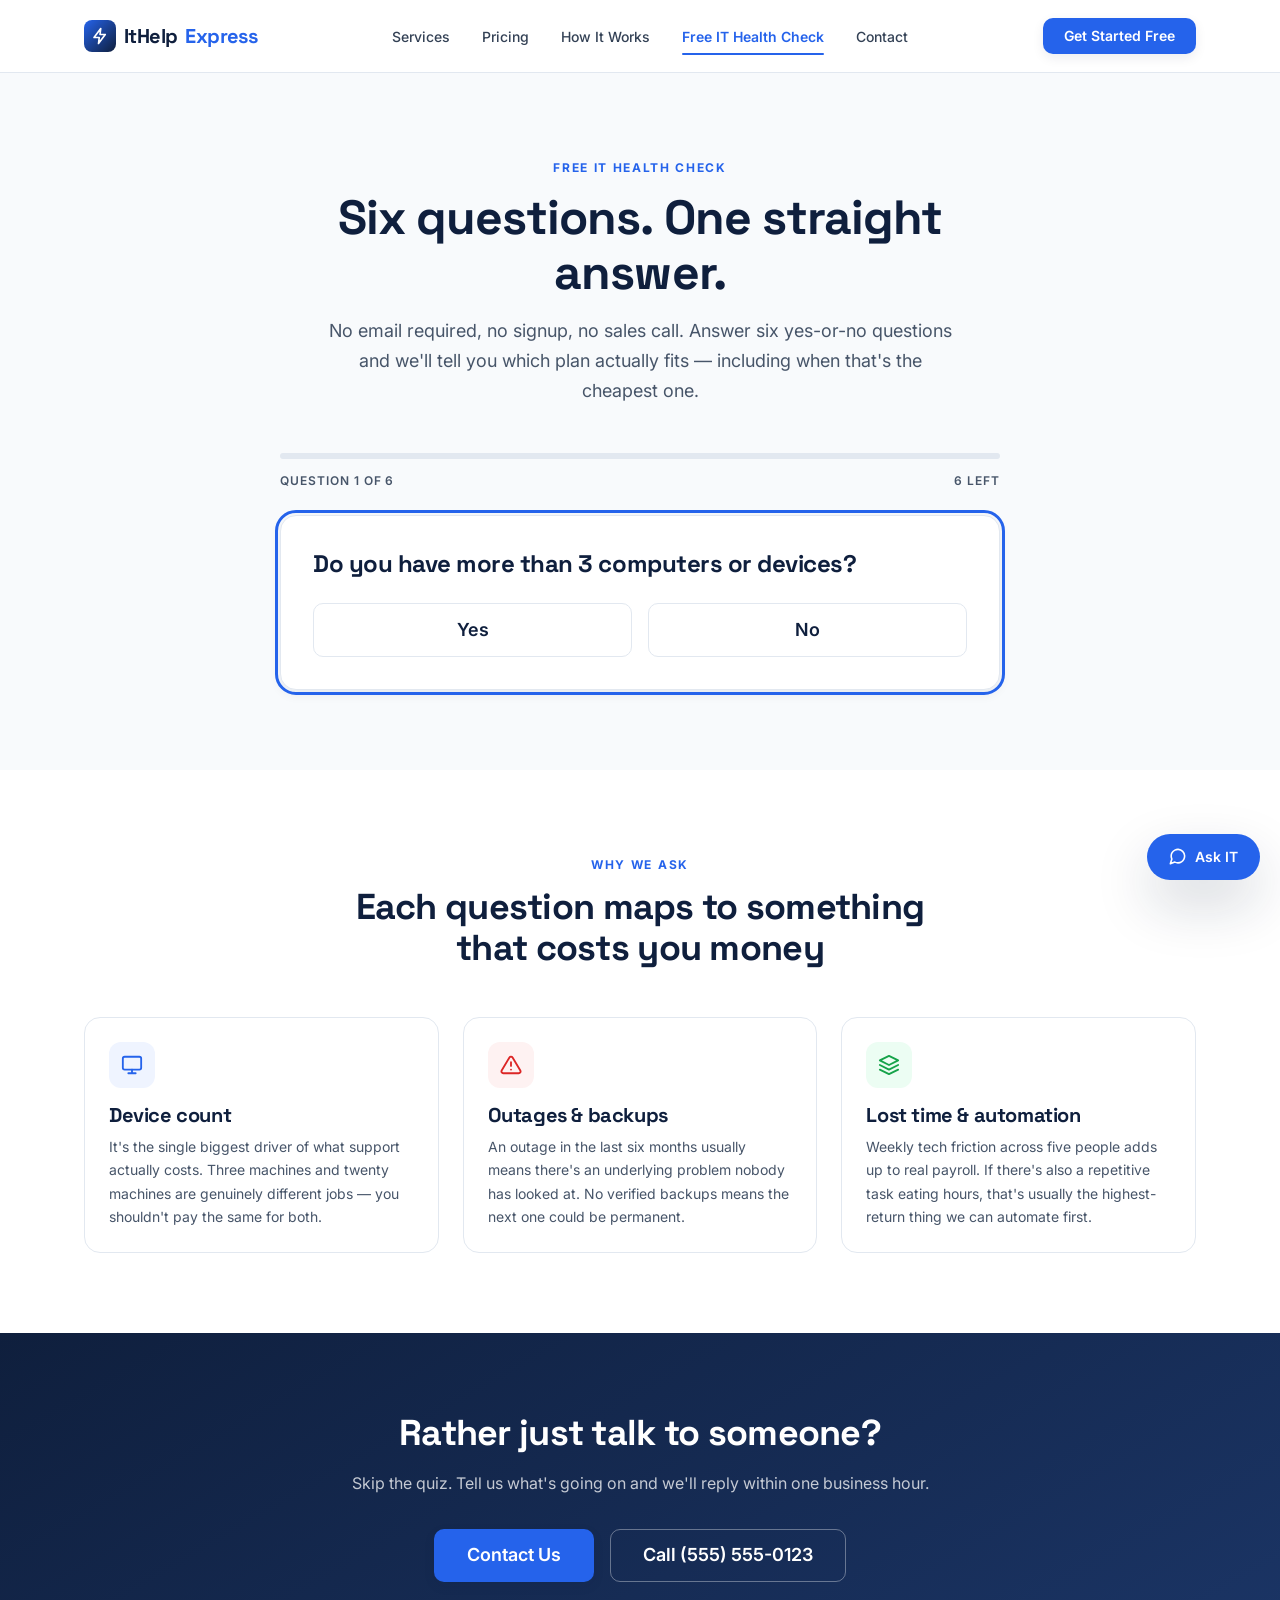
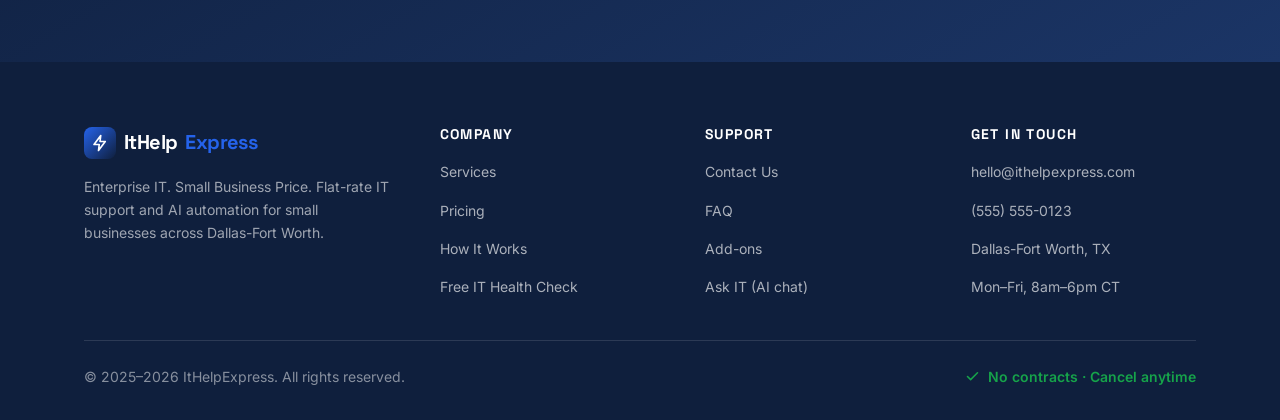
==== assessment.html @ 0b335c2c "Build complete ItHelpExpress marketing site Replaces the single-page placeholder with a four-page st" ====
<!DOCTYPE html>
<html lang="en">
<head>
  <meta charset="UTF-8" />
  <meta name="viewport" content="width=device-width, initial-scale=1.0" />

  <title>Free IT Health Check | ItHelpExpress — Find Your Right Plan</title>
  <meta name="description" content="Six quick yes-or-no questions and you'll get a personalized IT plan recommendation for your DFW small business. Free, no signup, takes under a minute." />
  <link rel="canonical" href="https://www.ithelpexpress.com/assessment.html" />

  <!-- Open Graph -->
  <meta property="og:type" content="website" />
  <meta property="og:title" content="Free IT Health Check | ItHelpExpress" />
  <meta property="og:description" content="Six quick yes-or-no questions and you'll get a personalized IT plan recommendation for your DFW small business. Free, no signup." />
  <meta property="og:url" content="https://www.ithelpexpress.com/assessment.html" />
  <meta property="og:site_name" content="ItHelpExpress" />
  <meta name="twitter:card" content="summary_large_image" />
  <meta name="twitter:title" content="Free IT Health Check | ItHelpExpress" />
  <meta name="twitter:description" content="Six questions, one straight recommendation. Free IT assessment for DFW small businesses." />

  <meta name="theme-color" content="#0F1F3D" />

  <link rel="preconnect" href="https://fonts.googleapis.com" />
  <link rel="preconnect" href="https://fonts.gstatic.com" crossorigin />
  <link href="https://fonts.googleapis.com/css2?family=Inter:wght@400;500;600;700&family=Space+Grotesk:wght@500;600;700&display=swap" rel="stylesheet" />

  <link rel="stylesheet" href="css/style.css" />
</head>

<body>
  <a class="skip-link" href="#main">Skip to main content</a>

  <header class="site-nav">
    <nav class="container nav-inner" aria-label="Main">
      <a class="logo" href="index.html">
        <span class="logo-mark" aria-hidden="true">
          <svg viewBox="0 0 24 24" fill="none" stroke="#fff" stroke-width="2.2" stroke-linecap="round" stroke-linejoin="round"><path d="m13 2-9 12h7l-1 8 9-12h-7l1-8z"/></svg>
        </span>
        ItHelp<span>Express</span>
      </a>

      <ul class="nav-links" id="nav-links">
        <li><a href="index.html#services">Services</a></li>
        <li><a href="pricing.html">Pricing</a></li>
        <li><a href="index.html#how-it-works">How It Works</a></li>
        <li><a href="assessment.html">Free IT Health Check</a></li>
        <li><a href="contact.html">Contact</a></li>
      </ul>

      <div class="nav-cta">
        <button class="nav-toggle" type="button" aria-label="Toggle navigation menu" aria-expanded="false" aria-controls="nav-links">
          <svg width="20" height="20" viewBox="0 0 24 24" fill="none" stroke="currentColor" stroke-width="2.2" stroke-linecap="round" aria-hidden="true"><path d="M3 6h18M3 12h18M3 18h18"/></svg>
        </button>
        <a class="btn btn--primary" href="contact.html">Get Started<span class="cta-full">Free</span></a>
      </div>
    </nav>
  </header>

  <main id="main">
    <section class="section section--alt">
      <div class="container">
        <div class="section-head section-head--center">
          <span class="eyebrow">Free IT Health Check</span>
          <h1>Six questions. One straight answer.</h1>
          <p>No email required, no signup, no sales call. Answer six yes-or-no questions and we'll tell you which plan actually fits — including when that's the cheapest one.</p>
        </div>

        <div class="quiz">
          <!-- ===== QUIZ ===== -->
          <div id="quizStage">
            <div class="quiz-progress" role="progressbar" aria-label="Quiz progress" aria-valuemin="0" aria-valuemax="6" aria-valuenow="0">
              <div class="quiz-progress__bar" id="quizProgressBar"></div>
            </div>
            <div class="quiz-meta">
              <span id="quizStep">Question 1 of 6</span>
              <span id="quizRemaining">6 left</span>
            </div>

            <div class="quiz-question" id="questionCard" tabindex="-1">
              <h2 id="questionText">Do you have more than 3 computers or devices?</h2>

              <div class="quiz-answers">
                <button type="button" class="btn btn--secondary btn--lg" data-answer="yes">Yes</button>
                <button type="button" class="btn btn--secondary btn--lg" data-answer="no">No</button>
              </div>

              <button type="button" class="quiz-back" id="quizBack" hidden>&larr; Back</button>
            </div>
          </div>

          <!-- ===== RESULT ===== -->
          <div id="resultStage" hidden tabindex="-1">
            <div class="panel">
              <div class="loading-line" id="resultLoading">
                <span class="dots" aria-hidden="true"><span></span><span></span><span></span></span>
                Reading your answers and picking the right plan…
              </div>

              <div id="resultContent" hidden>
                <span class="eyebrow">Your recommendation</span>
                <h2>Here's what we'd put you on</h2>

                <div class="result-plan">
                  <span class="name" id="resultPlanName">Business</span>
                  <span class="price" id="resultPlanPrice">$249/mo</span>
                </div>
                <p style="font-size: var(--text-sm); margin-top: calc(var(--space-5) * -1); margin-bottom: var(--space-5);" id="resultPlanBlurb"></p>

                <div class="result-body">
                  <p id="resultReason"></p>

                  <div id="resultAddonsWrap" hidden>
                    <p><strong>Worth adding in your case:</strong></p>
                    <ul id="resultAddons"></ul>
                  </div>
                </div>

                <div class="result-actions">
                  <a class="btn btn--primary btn--lg" id="resultCta" href="contact.html">Get Started</a>
                  <a class="btn btn--secondary btn--lg" href="pricing.html">Compare all plans</a>
                </div>

                <p class="mt-6" style="font-size: var(--text-sm);">
                  Not sure this is right? <button type="button" class="quiz-back" id="quizRestart" style="margin: 0; text-decoration: underline;">Retake the check</button>
                  or <a href="#" data-open-chat>ask our AI assistant</a> about it.
                </p>
              </div>
            </div>
          </div>
        </div>
      </div>
    </section>

    <!-- ===================== WHY IT MATTERS ===================== -->
    <section class="section">
      <div class="container">
        <div class="section-head section-head--center">
          <span class="eyebrow">Why we ask</span>
          <h2>Each question maps to something that costs you money</h2>
        </div>

        <div class="grid grid--3">
          <article class="card">
            <div class="card-icon" aria-hidden="true">
              <svg viewBox="0 0 24 24" fill="none" stroke="currentColor" stroke-width="2" stroke-linecap="round" stroke-linejoin="round"><rect x="2" y="3" width="20" height="14" rx="2"/><path d="M8 21h8M12 17v4"/></svg>
            </div>
            <h3>Device count</h3>
            <p>It's the single biggest driver of what support actually costs. Three machines and twenty machines are genuinely different jobs — you shouldn't pay the same for both.</p>
          </article>

          <article class="card">
            <div class="card-icon card-icon--red" aria-hidden="true">
              <svg viewBox="0 0 24 24" fill="none" stroke="currentColor" stroke-width="2" stroke-linecap="round" stroke-linejoin="round"><path d="M10.29 3.86 1.82 18a2 2 0 0 0 1.71 3h16.94a2 2 0 0 0 1.71-3L13.71 3.86a2 2 0 0 0-3.42 0z"/><path d="M12 9v4M12 17h.01"/></svg>
            </div>
            <h3>Outages &amp; backups</h3>
            <p>An outage in the last six months usually means there's an underlying problem nobody has looked at. No verified backups means the next one could be permanent.</p>
          </article>

          <article class="card">
            <div class="card-icon card-icon--green" aria-hidden="true">
              <svg viewBox="0 0 24 24" fill="none" stroke="currentColor" stroke-width="2" stroke-linecap="round" stroke-linejoin="round"><path d="M12 2 2 7l10 5 10-5-10-5z"/><path d="m2 17 10 5 10-5"/><path d="m2 12 10 5 10-5"/></svg>
            </div>
            <h3>Lost time &amp; automation</h3>
            <p>Weekly tech friction across five people adds up to real payroll. If there's also a repetitive task eating hours, that's usually the highest-return thing we can automate first.</p>
          </article>
        </div>
      </div>
    </section>

    <!-- ===================== CTA ===================== -->
    <section class="cta-band">
      <div class="container container-narrow text-center">
        <h2>Rather just talk to someone?</h2>
        <p class="mt-4">Skip the quiz. Tell us what's going on and we'll reply within one business hour.</p>
        <div class="hero-actions" style="justify-content: center;">
          <a class="btn btn--primary btn--lg" href="contact.html">Contact Us</a>
          <a class="btn btn--ghost btn--lg" href="tel:+15555550123">Call (555) 555-0123</a>
        </div>
      </div>
    </section>
  </main>

  <footer class="site-footer">
    <div class="container">
      <div class="footer-grid">
        <div>
          <a class="logo" href="index.html">
            <span class="logo-mark" aria-hidden="true">
              <svg viewBox="0 0 24 24" fill="none" stroke="#fff" stroke-width="2.2" stroke-linecap="round" stroke-linejoin="round"><path d="m13 2-9 12h7l-1 8 9-12h-7l1-8z"/></svg>
            </span>
            ItHelp<span>Express</span>
          </a>
          <p class="footer-blurb">Enterprise IT. Small Business Price. Flat-rate IT support and AI automation for small businesses across Dallas-Fort Worth.</p>
        </div>

        <div class="footer-col">
          <h4>Company</h4>
          <ul>
            <li><a href="index.html#services">Services</a></li>
            <li><a href="pricing.html">Pricing</a></li>
            <li><a href="index.html#how-it-works">How It Works</a></li>
            <li><a href="assessment.html">Free IT Health Check</a></li>
          </ul>
        </div>

        <div class="footer-col">
          <h4>Support</h4>
          <ul>
            <li><a href="contact.html">Contact Us</a></li>
            <li><a href="index.html#faq">FAQ</a></li>
            <li><a href="index.html#add-ons">Add-ons</a></li>
            <li><a href="#" data-open-chat>Ask IT (AI chat)</a></li>
          </ul>
        </div>

        <div class="footer-col">
          <h4>Get in touch</h4>
          <ul>
            <li><a href="mailto:hello@ithelpexpress.com">hello@ithelpexpress.com</a></li>
            <li><a href="tel:+15555550123">(555) 555-0123</a></li>
            <li><span>Dallas-Fort Worth, TX</span></li>
            <li><span>Mon–Fri, 8am–6pm CT</span></li>
          </ul>
        </div>
      </div>

      <div class="footer-bottom">
        <span>&copy; 2025&ndash;<span id="footerYear">2025</span> ItHelpExpress. All rights reserved.</span>
        <span class="badge">
          <svg viewBox="0 0 24 24" fill="none" stroke="currentColor" stroke-width="2.5" stroke-linecap="round" stroke-linejoin="round" aria-hidden="true"><path d="M20 6 9 17l-5-5"/></svg>
          No contracts &middot; Cancel anytime
        </span>
      </div>
    </div>
  </footer>

  <script src="js/main.js"></script>
  <script src="js/assessment.js"></script>
  <script src="js/chat.js"></script>
</body>
</html>
---- css/style.css ----
/* ==========================================================================
   ItHelpExpress — Global Stylesheet
   Enterprise IT. Small Business Price.
   ========================================================================== */

/* --------------------------------------------------------------------------
   1. Custom Properties (design tokens)
   -------------------------------------------------------------------------- */
:root {
  /* Brand colors */
  --color-navy: #0F1F3D;
  --color-navy-soft: #1A2E56;
  --color-blue: #2563EB;
  --color-blue-dark: #1D4ED8;
  --color-blue-light: #EFF4FF;
  --color-white: #FFFFFF;
  --color-gray-50: #F8FAFC;
  --color-gray-100: #F1F5F9;
  --color-gray-200: #E2E8F0;
  --color-gray-400: #94A3B8;
  --color-gray-600: #475569;
  --color-gray-700: #334155;
  --color-green: #16A34A;
  --color-green-light: #ECFDF3;
  --color-amber: #D97706;
  --color-red: #DC2626;
  --color-red-light: #FEF2F2;

  /* Semantic aliases */
  --color-text: var(--color-navy);
  --color-text-muted: var(--color-gray-600);
  --color-bg: var(--color-white);
  --color-bg-alt: var(--color-gray-50);
  --color-border: var(--color-gray-200);
  --color-accent: var(--color-blue);
  --color-trust: var(--color-green);

  /* Typography */
  --font-body: 'Inter', -apple-system, BlinkMacSystemFont, 'Segoe UI', sans-serif;
  --font-heading: 'Space Grotesk', 'Inter', -apple-system, sans-serif;

  --text-xs: 0.75rem;
  --text-sm: 0.875rem;
  --text-base: 1rem;
  --text-lg: 1.125rem;
  --text-xl: 1.25rem;
  --text-2xl: 1.5rem;
  --text-3xl: 1.875rem;
  --text-4xl: 2.25rem;
  --text-5xl: 3rem;

  /* Spacing */
  --space-1: 0.25rem;
  --space-2: 0.5rem;
  --space-3: 0.75rem;
  --space-4: 1rem;
  --space-5: 1.25rem;
  --space-6: 1.5rem;
  --space-8: 2rem;
  --space-10: 2.5rem;
  --space-12: 3rem;
  --space-16: 4rem;
  --space-20: 5rem;
  --space-24: 6rem;

  /* Radii & shadows */
  --radius-sm: 6px;
  --radius: 10px;
  --radius-lg: 16px;
  --radius-full: 999px;

  --shadow-sm: 0 1px 2px rgba(15, 31, 61, 0.06);
  --shadow: 0 4px 12px rgba(15, 31, 61, 0.08);
  --shadow-lg: 0 12px 32px rgba(15, 31, 61, 0.12);
  --shadow-xl: 0 24px 56px rgba(15, 31, 61, 0.18);

  /* Layout */
  --container: 1160px;
  --container-narrow: 760px;
  --nav-height: 72px;

  --transition: 180ms ease;
}

/* --------------------------------------------------------------------------
   2. Reset & base
   -------------------------------------------------------------------------- */
*,
*::before,
*::after {
  box-sizing: border-box;
  margin: 0;
  padding: 0;
}

html {
  scroll-behavior: smooth;
  scroll-padding-top: calc(var(--nav-height) + 16px);
  -webkit-text-size-adjust: 100%;
}

@media (prefers-reduced-motion: reduce) {
  html { scroll-behavior: auto; }
  *, *::before, *::after {
    animation-duration: 0.01ms !important;
    animation-iteration-count: 1 !important;
    transition-duration: 0.01ms !important;
  }
}

body {
  font-family: var(--font-body);
  font-size: var(--text-base);
  line-height: 1.65;
  color: var(--color-text);
  background: var(--color-bg);
  -webkit-font-smoothing: antialiased;
  overflow-x: hidden;
}

img, svg { max-width: 100%; display: block; }

/* The hidden attribute must win over any display rule below (several
   components set display: flex / grid on elements we toggle with [hidden]). */
[hidden] { display: none !important; }

h1, h2, h3, h4 {
  font-family: var(--font-heading);
  font-weight: 700;
  line-height: 1.15;
  letter-spacing: -0.02em;
  color: var(--color-navy);
}

h1 { font-size: clamp(2.1rem, 5.2vw, var(--text-5xl)); }
h2 { font-size: clamp(1.65rem, 3.6vw, var(--text-4xl)); }
h3 { font-size: var(--text-xl); }

p { color: var(--color-text-muted); }

a { color: var(--color-accent); text-decoration: none; transition: color var(--transition); }
a:hover { color: var(--color-blue-dark); }

ul { list-style: none; }

:focus-visible {
  outline: 3px solid var(--color-blue);
  outline-offset: 2px;
  border-radius: var(--radius-sm);
}

.skip-link {
  position: absolute;
  left: 0;
  top: 0;
  transform: translateY(-120%);
  background: var(--color-navy);
  color: var(--color-white);
  padding: var(--space-3) var(--space-5);
  z-index: 200;
  border-radius: 0 0 var(--radius) 0;
  transition: transform var(--transition);
}
.skip-link:focus { transform: translateY(0); color: var(--color-white); }

/* --------------------------------------------------------------------------
   3. Layout helpers
   -------------------------------------------------------------------------- */
.container {
  width: 100%;
  max-width: var(--container);
  margin: 0 auto;
  padding: 0 var(--space-6);
}

.container-narrow { max-width: var(--container-narrow); }

.section { padding: var(--space-20) 0; }
.section--alt { background: var(--color-bg-alt); }
.section--navy { background: var(--color-navy); }
.section--navy h2, .section--navy h3 { color: var(--color-white); }
.section--navy p { color: rgba(255, 255, 255, 0.72); }

.section-head { max-width: 640px; margin-bottom: var(--space-12); }
.section-head--center { margin-left: auto; margin-right: auto; text-align: center; }

.eyebrow {
  display: inline-block;
  font-size: var(--text-xs);
  font-weight: 700;
  letter-spacing: 0.14em;
  text-transform: uppercase;
  color: var(--color-accent);
  margin-bottom: var(--space-3);
}
.section--navy .eyebrow { color: #7FA8FF; }

.section-head p {
  font-size: var(--text-lg);
  margin-top: var(--space-4);
}

/* --------------------------------------------------------------------------
   4. Buttons
   -------------------------------------------------------------------------- */
.btn {
  display: inline-flex;
  align-items: center;
  justify-content: center;
  gap: var(--space-2);
  font-family: var(--font-body);
  font-size: var(--text-base);
  font-weight: 600;
  line-height: 1;
  padding: 0.9rem 1.6rem;
  border: 1px solid transparent;
  border-radius: var(--radius);
  cursor: pointer;
  text-align: center;
  transition: background var(--transition), color var(--transition),
              border-color var(--transition), transform var(--transition),
              box-shadow var(--transition);
}
.btn:hover { transform: translateY(-1px); }
.btn:active { transform: translateY(0); }
.btn:disabled { opacity: 0.6; cursor: not-allowed; transform: none; }

.btn--primary { background: var(--color-blue); color: var(--color-white); box-shadow: var(--shadow); }
.btn--primary:hover { background: var(--color-blue-dark); color: var(--color-white); box-shadow: var(--shadow-lg); }

.btn--secondary {
  background: var(--color-white);
  color: var(--color-navy);
  border-color: var(--color-border);
}
.btn--secondary:hover { border-color: var(--color-blue); color: var(--color-blue); }

.btn--ghost {
  background: transparent;
  color: var(--color-white);
  border-color: rgba(255, 255, 255, 0.35);
}
.btn--ghost:hover { background: rgba(255, 255, 255, 0.1); color: var(--color-white); }

.btn--green { background: var(--color-green); color: var(--color-white); }
.btn--green:hover { background: #128040; color: var(--color-white); }

.btn--block { width: 100%; }
.btn--lg { padding: 1.05rem 2rem; font-size: var(--text-lg); }

/* --------------------------------------------------------------------------
   5. Navigation
   -------------------------------------------------------------------------- */
.site-nav {
  position: sticky;
  top: 0;
  z-index: 100;
  background: rgba(255, 255, 255, 0.92);
  backdrop-filter: saturate(180%) blur(12px);
  border-bottom: 1px solid var(--color-border);
}

.nav-inner {
  height: var(--nav-height);
  display: flex;
  align-items: center;
  justify-content: space-between;
  gap: var(--space-6);
}

.logo {
  display: inline-flex;
  align-items: center;
  gap: var(--space-2);
  font-family: var(--font-heading);
  font-size: var(--text-xl);
  font-weight: 700;
  color: var(--color-navy);
  letter-spacing: -0.03em;
}
.logo:hover { color: var(--color-navy); }
.logo-mark {
  width: 32px;
  height: 32px;
  border-radius: 8px;
  background: linear-gradient(135deg, var(--color-blue) 0%, var(--color-navy) 100%);
  display: grid;
  place-items: center;
  flex-shrink: 0;
}
.logo-mark svg { width: 18px; height: 18px; }
.logo span { color: var(--color-blue); }

.nav-links {
  display: flex;
  align-items: center;
  gap: var(--space-8);
}
.nav-links a {
  font-size: var(--text-sm);
  font-weight: 500;
  color: var(--color-gray-700);
  position: relative;
  padding: var(--space-2) 0;
}
.nav-links a:hover { color: var(--color-navy); }
.nav-links a.is-active { color: var(--color-blue); font-weight: 600; }
.nav-links a.is-active::after {
  content: '';
  position: absolute;
  left: 0; right: 0; bottom: -2px;
  height: 2px;
  background: var(--color-blue);
  border-radius: 2px;
}

.nav-cta { flex-shrink: 0; }
.nav-cta .btn { padding: 0.65rem 1.25rem; font-size: var(--text-sm); }
/* .btn's gap is sized for icon + text; between two words it reads too wide. */
.nav-cta .btn { gap: 0.3em; }

.nav-toggle {
  display: none;
  background: none;
  border: 1px solid var(--color-border);
  border-radius: var(--radius-sm);
  padding: var(--space-2);
  cursor: pointer;
  color: var(--color-navy);
}

@media (max-width: 880px) {
  .nav-toggle { display: inline-flex; }
  .nav-links {
    position: absolute;
    top: var(--nav-height);
    left: 0;
    right: 0;
    flex-direction: column;
    align-items: stretch;
    gap: 0;
    background: var(--color-white);
    border-bottom: 1px solid var(--color-border);
    box-shadow: var(--shadow);
    padding: var(--space-2) var(--space-6) var(--space-4);
    display: none;
  }
  .nav-links.is-open { display: flex; }
  .nav-links a { padding: var(--space-3) 0; border-bottom: 1px solid var(--color-gray-100); }
  .nav-links a.is-active::after { display: none; }
  .nav-cta .btn { padding: 0.6rem 1rem; }
}

/* Narrow phones: logo + menu button + CTA must still fit on one line. */
@media (max-width: 560px) {
  :root { --nav-height: 64px; }
  .container { padding: 0 var(--space-4); }
  .nav-inner { gap: var(--space-3); }
  .logo { font-size: var(--text-lg); gap: 6px; }
  .logo-mark { width: 28px; height: 28px; border-radius: 7px; }
  .logo-mark svg { width: 15px; height: 15px; }
  .nav-cta { gap: var(--space-2); display: flex; align-items: center; }
  .nav-cta .btn { padding: 0.55rem 0.8rem; font-size: var(--text-xs); white-space: nowrap; }
  .nav-toggle { padding: 5px; }
}

/* Smallest phones (iPhone SE and similar): CTA shortens to just "Free". */
@media (max-width: 380px) {
  .cta-full { display: none; }
  .logo { font-size: var(--text-base); }
}

/* --------------------------------------------------------------------------
   6. Hero
   -------------------------------------------------------------------------- */
.hero {
  position: relative;
  background: linear-gradient(160deg, var(--color-navy) 0%, #14294F 55%, #17325F 100%);
  color: var(--color-white);
  padding: var(--space-20) 0 var(--space-24);
  overflow: hidden;
}
.hero::before {
  content: '';
  position: absolute;
  inset: 0;
  background:
    radial-gradient(ellipse 60% 60% at 78% 30%, rgba(37, 99, 235, 0.35) 0%, transparent 70%),
    radial-gradient(ellipse 50% 50% at 10% 90%, rgba(22, 163, 74, 0.14) 0%, transparent 70%);
  pointer-events: none;
}
.hero::after {
  content: '';
  position: absolute;
  inset: 0;
  background-image:
    linear-gradient(rgba(255,255,255,0.04) 1px, transparent 1px),
    linear-gradient(90deg, rgba(255,255,255,0.04) 1px, transparent 1px);
  background-size: 56px 56px;
  mask-image: radial-gradient(ellipse 80% 70% at 50% 40%, #000 20%, transparent 100%);
  -webkit-mask-image: radial-gradient(ellipse 80% 70% at 50% 40%, #000 20%, transparent 100%);
  pointer-events: none;
}

.hero-grid {
  position: relative;
  z-index: 1;
  display: grid;
  grid-template-columns: 1.15fr 0.85fr;
  gap: var(--space-16);
  align-items: center;
}

.hero-badge {
  display: inline-flex;
  align-items: center;
  gap: var(--space-2);
  background: rgba(255, 255, 255, 0.1);
  border: 1px solid rgba(255, 255, 255, 0.2);
  color: #A8C6FF;
  font-size: var(--text-xs);
  font-weight: 600;
  letter-spacing: 0.1em;
  text-transform: uppercase;
  padding: var(--space-2) var(--space-4);
  border-radius: var(--radius-full);
  margin-bottom: var(--space-6);
}
.hero-badge .dot {
  width: 7px; height: 7px; border-radius: 50%;
  background: var(--color-green);
  box-shadow: 0 0 0 0 rgba(22, 163, 74, 0.7);
  animation: pulse 2.2s infinite;
}
@keyframes pulse {
  0%   { box-shadow: 0 0 0 0 rgba(22, 163, 74, 0.6); }
  70%  { box-shadow: 0 0 0 9px rgba(22, 163, 74, 0); }
  100% { box-shadow: 0 0 0 0 rgba(22, 163, 74, 0); }
}

.hero h1 { color: var(--color-white); max-width: 15ch; }
.hero h1 .accent { color: #7FA8FF; }

.hero-sub {
  font-size: var(--text-lg);
  color: rgba(255, 255, 255, 0.76);
  max-width: 52ch;
  margin-top: var(--space-5);
}

.hero-actions {
  display: flex;
  flex-wrap: wrap;
  gap: var(--space-4);
  margin-top: var(--space-8);
}

.hero-note {
  margin-top: var(--space-5);
  font-size: var(--text-sm);
  color: rgba(255, 255, 255, 0.6);
}

@media (max-width: 940px) {
  .hero-grid { grid-template-columns: 1fr; gap: var(--space-12); }
  .hero h1 { max-width: 100%; }
}

/* --------------------------------------------------------------------------
   7. IT Health Score widget
   -------------------------------------------------------------------------- */
.health-card {
  background: rgba(255, 255, 255, 0.06);
  border: 1px solid rgba(255, 255, 255, 0.14);
  border-radius: var(--radius-lg);
  padding: var(--space-6);
  backdrop-filter: blur(10px);
  box-shadow: var(--shadow-xl);
}

.health-card__head {
  display: flex;
  align-items: center;
  justify-content: space-between;
  gap: var(--space-3);
  margin-bottom: var(--space-5);
}
.health-card__title {
  font-family: var(--font-heading);
  font-size: var(--text-sm);
  font-weight: 700;
  letter-spacing: 0.08em;
  text-transform: uppercase;
  color: rgba(255, 255, 255, 0.7);
}
.health-card__live {
  display: inline-flex;
  align-items: center;
  gap: var(--space-2);
  font-size: var(--text-xs);
  font-weight: 600;
  color: var(--color-green);
  background: rgba(22, 163, 74, 0.14);
  border: 1px solid rgba(22, 163, 74, 0.3);
  padding: 3px var(--space-3);
  border-radius: var(--radius-full);
}
.health-card__live .dot {
  width: 6px; height: 6px; border-radius: 50%;
  background: var(--color-green);
  animation: blink 1.6s infinite;
}
@keyframes blink { 0%, 100% { opacity: 1; } 50% { opacity: 0.25; } }

.health-gauge {
  display: flex;
  align-items: center;
  gap: var(--space-6);
}
.gauge-ring { position: relative; width: 132px; height: 132px; flex-shrink: 0; }
.gauge-ring svg { width: 132px; height: 132px; transform: rotate(-90deg); }
.gauge-ring circle { fill: none; stroke-linecap: round; }
.gauge-track { stroke: rgba(255, 255, 255, 0.12); stroke-width: 11; }
.gauge-fill { stroke: url(#healthGradient); stroke-width: 11; transition: stroke-dashoffset 60ms linear; }

.gauge-value {
  position: absolute;
  inset: 0;
  display: grid;
  place-content: center;
  text-align: center;
}
.gauge-number {
  font-family: var(--font-heading);
  font-size: 2.1rem;
  font-weight: 700;
  color: var(--color-white);
  line-height: 1;
  font-variant-numeric: tabular-nums;
}
.gauge-label {
  font-size: 0.68rem;
  letter-spacing: 0.1em;
  text-transform: uppercase;
  color: rgba(255, 255, 255, 0.5);
  margin-top: 3px;
}

.health-metrics { flex: 1; min-width: 0; display: grid; gap: var(--space-3); }
.metric-row {
  display: grid;
  grid-template-columns: 1fr auto;
  align-items: center;
  gap: var(--space-3);
  font-size: var(--text-sm);
}
.metric-row .metric-name { color: rgba(255, 255, 255, 0.72); }
.metric-row .metric-state {
  display: inline-flex;
  align-items: center;
  gap: 6px;
  font-weight: 600;
  font-size: var(--text-xs);
  color: rgba(255, 255, 255, 0.55);
}
.metric-row .metric-state .pip {
  width: 8px; height: 8px; border-radius: 50%;
  background: rgba(255, 255, 255, 0.25);
  transition: background 300ms ease, box-shadow 300ms ease;
}
.metric-row.is-on .metric-state { color: var(--color-green); }
.metric-row.is-on .metric-state .pip {
  background: var(--color-green);
  box-shadow: 0 0 8px rgba(22, 163, 74, 0.8);
}
.metric-row.is-warn .metric-state { color: #FBBF24; }
.metric-row.is-warn .metric-state .pip {
  background: #FBBF24;
  box-shadow: 0 0 8px rgba(251, 191, 36, 0.7);
}

.health-card__foot {
  margin-top: var(--space-6);
  padding-top: var(--space-4);
  border-top: 1px solid rgba(255, 255, 255, 0.12);
  font-size: var(--text-sm);
  color: rgba(255, 255, 255, 0.6);
}
.health-card__foot a { color: #7FA8FF; font-weight: 600; }

@media (max-width: 520px) {
  .health-gauge { flex-direction: column; align-items: stretch; }
  .gauge-ring { margin: 0 auto; }
}

/* --------------------------------------------------------------------------
   8. Trust bar
   -------------------------------------------------------------------------- */
.trust-bar {
  background: var(--color-navy-soft);
  border-top: 1px solid rgba(255, 255, 255, 0.08);
  padding: var(--space-4) 0;
}
.trust-bar__inner {
  display: flex;
  flex-wrap: wrap;
  justify-content: center;
  align-items: center;
  gap: var(--space-3) var(--space-8);
}
.trust-item {
  display: inline-flex;
  align-items: center;
  gap: var(--space-2);
  font-size: var(--text-sm);
  font-weight: 600;
  color: rgba(255, 255, 255, 0.85);
}
.trust-item svg { width: 16px; height: 16px; color: var(--color-green); flex-shrink: 0; }

/* --------------------------------------------------------------------------
   9. Cards & grids
   -------------------------------------------------------------------------- */
.grid { display: grid; gap: var(--space-6); }
.grid--3 { grid-template-columns: repeat(auto-fit, minmax(280px, 1fr)); }
.grid--2 { grid-template-columns: repeat(auto-fit, minmax(320px, 1fr)); }

.card {
  background: var(--color-white);
  border: 1px solid var(--color-border);
  border-radius: var(--radius-lg);
  padding: var(--space-6);
  transition: transform var(--transition), box-shadow var(--transition), border-color var(--transition);
}
.card:hover { transform: translateY(-3px); box-shadow: var(--shadow-lg); border-color: #CBD8EA; }
.card h3 { margin-bottom: var(--space-2); }
.card p { font-size: var(--text-sm); }

.card-icon {
  width: 46px;
  height: 46px;
  border-radius: 12px;
  background: var(--color-blue-light);
  color: var(--color-blue);
  display: grid;
  place-items: center;
  margin-bottom: var(--space-4);
}
.card-icon svg { width: 22px; height: 22px; }
.card-icon--green { background: var(--color-green-light); color: var(--color-green); }
.card-icon--red { background: var(--color-red-light); color: var(--color-red); }

/* Pain point cards */
.pain-card { border-left: 3px solid var(--color-red); }
.pain-card .pain-answer {
  margin-top: var(--space-4);
  padding-top: var(--space-4);
  border-top: 1px dashed var(--color-border);
  font-size: var(--text-sm);
  color: var(--color-navy);
  font-weight: 500;
}
.pain-card .pain-answer strong { color: var(--color-green); }

/* Steps */
.steps { display: grid; grid-template-columns: repeat(auto-fit, minmax(260px, 1fr)); gap: var(--space-8); }
.step { position: relative; padding-top: var(--space-4); }
.step-num {
  font-family: var(--font-heading);
  font-size: var(--text-5xl);
  font-weight: 700;
  line-height: 1;
  color: rgba(127, 168, 255, 0.28);
  margin-bottom: var(--space-3);
}
.section--navy .step h3 { color: var(--color-white); margin-bottom: var(--space-2); }
.section--navy .step p { font-size: var(--text-sm); }

/* --------------------------------------------------------------------------
   10. Pricing
   -------------------------------------------------------------------------- */
.billing-toggle {
  display: inline-flex;
  align-items: center;
  gap: var(--space-2);
  background: var(--color-gray-100);
  border: 1px solid var(--color-border);
  border-radius: var(--radius-full);
  padding: var(--space-1);
  margin: 0 auto var(--space-10);
}
.billing-toggle button {
  font-family: var(--font-body);
  font-size: var(--text-sm);
  font-weight: 600;
  color: var(--color-gray-600);
  background: transparent;
  border: none;
  border-radius: var(--radius-full);
  padding: 0.55rem 1.2rem;
  cursor: pointer;
  transition: background var(--transition), color var(--transition), box-shadow var(--transition);
}
.billing-toggle button.is-active {
  background: var(--color-white);
  color: var(--color-navy);
  box-shadow: var(--shadow-sm);
}
.billing-toggle .save-tag {
  font-size: var(--text-xs);
  color: var(--color-green);
  font-weight: 700;
  margin-left: var(--space-1);
}

.pricing-grid {
  display: grid;
  grid-template-columns: repeat(auto-fit, minmax(290px, 1fr));
  gap: var(--space-6);
  align-items: start;
}

.plan {
  background: var(--color-white);
  border: 1px solid var(--color-border);
  border-radius: var(--radius-lg);
  padding: var(--space-8) var(--space-6);
  display: flex;
  flex-direction: column;
  height: 100%;
  transition: transform var(--transition), box-shadow var(--transition);
}
.plan:hover { transform: translateY(-3px); box-shadow: var(--shadow-lg); }

.plan--featured {
  border: 2px solid var(--color-blue);
  box-shadow: var(--shadow-lg);
  position: relative;
}
.plan__flag {
  position: absolute;
  top: -13px;
  left: 50%;
  transform: translateX(-50%);
  background: var(--color-blue);
  color: var(--color-white);
  font-size: var(--text-xs);
  font-weight: 700;
  letter-spacing: 0.08em;
  text-transform: uppercase;
  padding: var(--space-1) var(--space-4);
  border-radius: var(--radius-full);
  white-space: nowrap;
}

.plan__name {
  font-family: var(--font-heading);
  font-size: var(--text-xl);
  font-weight: 700;
  color: var(--color-navy);
}
.plan__blurb { font-size: var(--text-sm); margin-top: var(--space-1); }

.plan__price {
  display: flex;
  align-items: baseline;
  gap: var(--space-1);
  margin: var(--space-5) 0 var(--space-1);
}
.plan__amount {
  font-family: var(--font-heading);
  font-size: 2.75rem;
  font-weight: 700;
  color: var(--color-navy);
  line-height: 1;
  font-variant-numeric: tabular-nums;
}
.plan__period { font-size: var(--text-sm); color: var(--color-text-muted); font-weight: 500; }
.plan__sub { font-size: var(--text-xs); color: var(--color-green); font-weight: 600; }

.plan__specs {
  display: grid;
  gap: var(--space-2);
  margin: var(--space-5) 0;
  padding: var(--space-4);
  background: var(--color-gray-50);
  border-radius: var(--radius);
  font-size: var(--text-sm);
}
.plan__spec { display: flex; justify-content: space-between; gap: var(--space-3); }
.plan__spec dt { color: var(--color-text-muted); }
.plan__spec dd { color: var(--color-navy); font-weight: 600; text-align: right; }

.plan__features { display: grid; gap: var(--space-3); margin-bottom: var(--space-6); }
.plan__features li {
  display: flex;
  align-items: flex-start;
  gap: var(--space-3);
  font-size: var(--text-sm);
  color: var(--color-gray-700);
}
.plan__features svg { width: 17px; height: 17px; color: var(--color-green); flex-shrink: 0; margin-top: 3px; }

.plan .btn { margin-top: auto; }

/* Included-in-all band */
.included-band {
  margin-top: var(--space-10);
  background: var(--color-white);
  border: 1px solid var(--color-border);
  border-radius: var(--radius-lg);
  padding: var(--space-6);
}
.included-band h3 { font-size: var(--text-lg); margin-bottom: var(--space-4); }
.included-list {
  display: grid;
  grid-template-columns: repeat(auto-fit, minmax(220px, 1fr));
  gap: var(--space-3);
}
.included-list li {
  display: flex;
  align-items: center;
  gap: var(--space-2);
  font-size: var(--text-sm);
  color: var(--color-gray-700);
}
.included-list svg { width: 16px; height: 16px; color: var(--color-green); flex-shrink: 0; }

/* Add-ons */
.addon-grid {
  display: grid;
  grid-template-columns: repeat(auto-fit, minmax(300px, 1fr));
  gap: var(--space-4);
}
.addon {
  display: flex;
  align-items: center;
  justify-content: space-between;
  gap: var(--space-4);
  background: var(--color-white);
  border: 1px solid var(--color-border);
  border-radius: var(--radius);
  padding: var(--space-4) var(--space-5);
  transition: border-color var(--transition), box-shadow var(--transition);
}
.addon:hover { border-color: var(--color-blue); box-shadow: var(--shadow-sm); }
.addon__name { font-weight: 600; font-size: var(--text-sm); color: var(--color-navy); }
.addon__desc { font-size: var(--text-xs); color: var(--color-text-muted); margin-top: 2px; }
.addon__price {
  font-family: var(--font-heading);
  font-weight: 700;
  font-size: var(--text-base);
  color: var(--color-blue);
  white-space: nowrap;
  text-align: right;
}
.addon__price small { display: block; font-size: var(--text-xs); font-weight: 500; color: var(--color-text-muted); }

/* Comparison table */
.table-wrap {
  overflow-x: auto;
  border: 1px solid var(--color-border);
  border-radius: var(--radius-lg);
  background: var(--color-white);
}
table { width: 100%; border-collapse: collapse; min-width: 640px; }
thead th {
  background: var(--color-gray-50);
  font-family: var(--font-heading);
  font-size: var(--text-sm);
  color: var(--color-navy);
  text-align: left;
  padding: var(--space-4) var(--space-5);
  border-bottom: 1px solid var(--color-border);
  white-space: nowrap;
}
tbody td {
  padding: var(--space-4) var(--space-5);
  font-size: var(--text-sm);
  color: var(--color-gray-700);
  border-bottom: 1px solid var(--color-gray-100);
}
tbody tr:last-child td { border-bottom: none; }
tbody th {
  padding: var(--space-4) var(--space-5);
  font-size: var(--text-sm);
  font-weight: 600;
  color: var(--color-navy);
  text-align: left;
  border-bottom: 1px solid var(--color-gray-100);
}

/* --------------------------------------------------------------------------
   11. FAQ
   -------------------------------------------------------------------------- */
.faq-list { display: grid; gap: var(--space-3); max-width: 820px; margin: 0 auto; }
.faq-item {
  background: var(--color-white);
  border: 1px solid var(--color-border);
  border-radius: var(--radius);
  overflow: hidden;
}
.faq-item[open] { border-color: var(--color-blue); box-shadow: var(--shadow-sm); }
.faq-item summary {
  list-style: none;
  cursor: pointer;
  padding: var(--space-5);
  font-family: var(--font-heading);
  font-weight: 600;
  font-size: var(--text-base);
  color: var(--color-navy);
  display: flex;
  align-items: center;
  justify-content: space-between;
  gap: var(--space-4);
}
.faq-item summary::-webkit-details-marker { display: none; }
.faq-item summary::after {
  content: '';
  width: 10px; height: 10px;
  border-right: 2px solid var(--color-blue);
  border-bottom: 2px solid var(--color-blue);
  transform: rotate(45deg);
  transition: transform var(--transition);
  flex-shrink: 0;
  margin-top: -4px;
}
.faq-item[open] summary::after { transform: rotate(-135deg); margin-top: 4px; }
.faq-answer { padding: 0 var(--space-5) var(--space-5); }
.faq-answer p { font-size: var(--text-sm); }

/* --------------------------------------------------------------------------
   12. Forms
   -------------------------------------------------------------------------- */
.form { display: grid; gap: var(--space-5); }
.form-row { display: grid; grid-template-columns: 1fr 1fr; gap: var(--space-5); }
@media (max-width: 640px) { .form-row { grid-template-columns: 1fr; } }

.field { display: flex; flex-direction: column; gap: var(--space-2); }
.field label {
  font-size: var(--text-sm);
  font-weight: 600;
  color: var(--color-navy);
}
.field .req { color: var(--color-red); }
.field .hint { font-size: var(--text-xs); color: var(--color-text-muted); font-weight: 400; }

.field input,
.field select,
.field textarea {
  font-family: var(--font-body);
  font-size: var(--text-base);
  color: var(--color-navy);
  background: var(--color-white);
  border: 1px solid var(--color-border);
  border-radius: var(--radius);
  padding: 0.8rem 1rem;
  width: 100%;
  transition: border-color var(--transition), box-shadow var(--transition);
}
.field input::placeholder, .field textarea::placeholder { color: var(--color-gray-400); }
.field input:focus,
.field select:focus,
.field textarea:focus {
  outline: none;
  border-color: var(--color-blue);
  box-shadow: 0 0 0 3px rgba(37, 99, 235, 0.16);
}
.field textarea { resize: vertical; min-height: 120px; }
.field select { appearance: none; background-image: url("data:image/svg+xml,%3Csvg xmlns='http://www.w3.org/2000/svg' width='16' height='16' viewBox='0 0 24 24' fill='none' stroke='%23475569' stroke-width='2.5' stroke-linecap='round'%3E%3Cpath d='M6 9l6 6 6-6'/%3E%3C/svg%3E"); background-repeat: no-repeat; background-position: right 1rem center; padding-right: 2.5rem; }

.field.has-error input,
.field.has-error select,
.field.has-error textarea { border-color: var(--color-red); }
.field.has-error input:focus,
.field.has-error select:focus,
.field.has-error textarea:focus { box-shadow: 0 0 0 3px rgba(220, 38, 38, 0.14); }

.error-msg { font-size: var(--text-xs); color: var(--color-red); font-weight: 500; display: none; }
.field.has-error .error-msg { display: block; }

.radio-group { display: flex; flex-wrap: wrap; gap: var(--space-3); }
.radio-pill {
  position: relative;
  display: inline-flex;
}
.radio-pill input {
  position: absolute;
  opacity: 0;
  width: 100%; height: 100%;
  margin: 0;
  cursor: pointer;
}
.radio-pill span {
  display: inline-flex;
  align-items: center;
  gap: var(--space-2);
  font-size: var(--text-sm);
  font-weight: 500;
  color: var(--color-gray-700);
  border: 1px solid var(--color-border);
  border-radius: var(--radius-full);
  padding: 0.55rem 1.1rem;
  transition: all var(--transition);
}
.radio-pill input:checked + span {
  border-color: var(--color-blue);
  background: var(--color-blue-light);
  color: var(--color-blue);
  font-weight: 600;
}
.radio-pill input:focus-visible + span { outline: 3px solid var(--color-blue); outline-offset: 2px; }

.form-note { font-size: var(--text-xs); color: var(--color-text-muted); text-align: center; }

/* Panels for confirmation / results */
.panel {
  background: var(--color-white);
  border: 1px solid var(--color-border);
  border-radius: var(--radius-lg);
  padding: var(--space-8);
  box-shadow: var(--shadow);
}
.panel--success { border-color: #A7E3BF; background: var(--color-green-light); }

.success-head {
  display: flex;
  align-items: flex-start;
  gap: var(--space-4);
  margin-bottom: var(--space-5);
}
.success-icon {
  width: 44px; height: 44px;
  border-radius: 50%;
  background: var(--color-green);
  color: var(--color-white);
  display: grid;
  place-items: center;
  flex-shrink: 0;
}
.success-icon svg { width: 22px; height: 22px; }
.success-head h2 { font-size: var(--text-2xl); }
.success-head p { margin-top: var(--space-1); }

.triage-box {
  background: var(--color-white);
  border: 1px solid var(--color-border);
  border-radius: var(--radius);
  padding: var(--space-5);
  margin-top: var(--space-5);
}
.triage-box h3 {
  font-size: var(--text-base);
  margin-bottom: var(--space-3);
  display: flex;
  align-items: center;
  gap: var(--space-2);
}
.triage-box h3 svg { width: 18px; height: 18px; color: var(--color-blue); }
.triage-box ul { display: grid; gap: var(--space-3); }
.triage-box li {
  display: flex;
  align-items: flex-start;
  gap: var(--space-3);
  font-size: var(--text-sm);
  color: var(--color-gray-700);
}
.triage-box li::before {
  content: '';
  width: 6px; height: 6px;
  border-radius: 50%;
  background: var(--color-blue);
  flex-shrink: 0;
  margin-top: 8px;
}

/* --------------------------------------------------------------------------
   13. Loading indicators
   -------------------------------------------------------------------------- */
.dots { display: inline-flex; align-items: center; gap: 4px; }
.dots span {
  width: 6px; height: 6px;
  border-radius: 50%;
  background: currentColor;
  opacity: 0.4;
  animation: bounce 1.3s infinite;
}
.dots span:nth-child(2) { animation-delay: 0.18s; }
.dots span:nth-child(3) { animation-delay: 0.36s; }
@keyframes bounce {
  0%, 60%, 100% { transform: translateY(0); opacity: 0.35; }
  30% { transform: translateY(-5px); opacity: 1; }
}

.loading-line {
  display: flex;
  align-items: center;
  gap: var(--space-3);
  font-size: var(--text-sm);
  color: var(--color-text-muted);
}

/* --------------------------------------------------------------------------
   14. Contact info cards
   -------------------------------------------------------------------------- */
.contact-methods { display: grid; gap: var(--space-4); }
.contact-method {
  display: flex;
  align-items: center;
  gap: var(--space-4);
  background: var(--color-white);
  border: 1px solid var(--color-border);
  border-radius: var(--radius);
  padding: var(--space-4) var(--space-5);
}
.contact-method svg { width: 20px; height: 20px; color: var(--color-blue); flex-shrink: 0; }
.contact-method .label { font-size: var(--text-xs); color: var(--color-text-muted); text-transform: uppercase; letter-spacing: 0.08em; font-weight: 600; }
.contact-method .value { font-weight: 600; color: var(--color-navy); font-size: var(--text-base); }

/* Contact page two-column layout */
.contact-layout {
  display: grid;
  grid-template-columns: 1.6fr 1fr;
  align-items: start;
  gap: var(--space-8);
}
@media (max-width: 900px) {
  .contact-layout { grid-template-columns: 1fr; }
}

/* --------------------------------------------------------------------------
   15. Assessment quiz
   -------------------------------------------------------------------------- */
.quiz { max-width: 720px; margin: 0 auto; }
.quiz-progress {
  height: 6px;
  background: var(--color-gray-200);
  border-radius: var(--radius-full);
  overflow: hidden;
  margin-bottom: var(--space-3);
}
.quiz-progress__bar {
  height: 100%;
  width: 0%;
  background: linear-gradient(90deg, var(--color-blue), var(--color-green));
  border-radius: var(--radius-full);
  transition: width 300ms ease;
}
.quiz-meta {
  display: flex;
  justify-content: space-between;
  font-size: var(--text-xs);
  font-weight: 600;
  color: var(--color-text-muted);
  text-transform: uppercase;
  letter-spacing: 0.08em;
  margin-bottom: var(--space-6);
}

.quiz-question {
  background: var(--color-white);
  border: 1px solid var(--color-border);
  border-radius: var(--radius-lg);
  padding: var(--space-8);
  box-shadow: var(--shadow);
}
.quiz-question h2 {
  font-size: var(--text-2xl);
  margin-bottom: var(--space-6);
  line-height: 1.3;
}
.quiz-answers { display: flex; gap: var(--space-4); flex-wrap: wrap; }
.quiz-answers .btn { flex: 1; min-width: 130px; }

.quiz-back {
  background: none;
  border: none;
  font-family: var(--font-body);
  font-size: var(--text-sm);
  font-weight: 500;
  color: var(--color-text-muted);
  cursor: pointer;
  margin-top: var(--space-5);
  padding: var(--space-2);
}
.quiz-back:hover { color: var(--color-navy); }
.quiz-back[hidden] { display: none; }

.result-plan {
  display: inline-flex;
  align-items: baseline;
  gap: var(--space-2);
  background: var(--color-blue-light);
  border: 1px solid #C7D9FF;
  border-radius: var(--radius);
  padding: var(--space-3) var(--space-5);
  margin: var(--space-4) 0 var(--space-5);
}
.result-plan .name { font-family: var(--font-heading); font-weight: 700; font-size: var(--text-xl); color: var(--color-navy); }
.result-plan .price { font-weight: 600; color: var(--color-blue); }

.result-body { font-size: var(--text-base); color: var(--color-gray-700); }
.result-body p { margin-bottom: var(--space-4); color: var(--color-gray-700); }
.result-body p:last-child { margin-bottom: 0; }
.result-body ul { display: grid; gap: var(--space-2); margin: var(--space-2) 0 var(--space-4); }
.result-body li {
  display: flex;
  align-items: flex-start;
  gap: var(--space-3);
  font-size: var(--text-sm);
  color: var(--color-gray-700);
}
.result-body li::before {
  content: '+';
  color: var(--color-green);
  font-weight: 700;
  flex-shrink: 0;
}
.result-body strong { color: var(--color-navy); }

.result-actions { display: flex; flex-wrap: wrap; gap: var(--space-4); margin-top: var(--space-6); }

/* --------------------------------------------------------------------------
   16. CTA band
   -------------------------------------------------------------------------- */
.cta-band {
  background: linear-gradient(150deg, var(--color-navy) 0%, #1B3566 100%);
  color: var(--color-white);
  padding: var(--space-20) 0;
}
.cta-band h2 { color: var(--color-white); }
.cta-band p { color: rgba(255, 255, 255, 0.75); }

/* --------------------------------------------------------------------------
   17. Footer
   -------------------------------------------------------------------------- */
.site-footer {
  background: var(--color-navy);
  color: rgba(255, 255, 255, 0.65);
  padding: var(--space-16) 0 var(--space-8);
}
.footer-grid {
  display: grid;
  grid-template-columns: 1.4fr repeat(3, 1fr);
  gap: var(--space-10);
  margin-bottom: var(--space-10);
}
@media (max-width: 820px) { .footer-grid { grid-template-columns: 1fr 1fr; gap: var(--space-8); } }
@media (max-width: 520px) { .footer-grid { grid-template-columns: 1fr; } }

.site-footer .logo { color: var(--color-white); margin-bottom: var(--space-4); }
.site-footer .logo:hover { color: var(--color-white); }
.footer-blurb { font-size: var(--text-sm); color: rgba(255, 255, 255, 0.6); max-width: 34ch; }

.footer-col h4 {
  font-size: var(--text-sm);
  color: var(--color-white);
  text-transform: uppercase;
  letter-spacing: 0.1em;
  margin-bottom: var(--space-4);
}
.footer-col ul { display: grid; gap: var(--space-3); }
.footer-col a, .footer-col span {
  font-size: var(--text-sm);
  color: rgba(255, 255, 255, 0.65);
}
.footer-col a:hover { color: var(--color-white); }

.footer-bottom {
  border-top: 1px solid rgba(255, 255, 255, 0.12);
  padding-top: var(--space-6);
  display: flex;
  flex-wrap: wrap;
  justify-content: space-between;
  gap: var(--space-3);
  font-size: var(--text-sm);
  color: rgba(255, 255, 255, 0.5);
}
.footer-bottom .badge {
  display: inline-flex;
  align-items: center;
  gap: var(--space-2);
  color: var(--color-green);
  font-weight: 600;
}
.footer-bottom .badge svg { width: 15px; height: 15px; }

/* --------------------------------------------------------------------------
   18. AI chat widget
   -------------------------------------------------------------------------- */
.chat-launcher {
  position: fixed;
  right: 20px;
  bottom: 20px;
  z-index: 150;
  display: inline-flex;
  align-items: center;
  gap: var(--space-2);
  background: var(--color-blue);
  color: var(--color-white);
  font-family: var(--font-body);
  font-size: var(--text-sm);
  font-weight: 600;
  border: none;
  border-radius: var(--radius-full);
  padding: 0.85rem 1.35rem;
  cursor: pointer;
  box-shadow: var(--shadow-xl);
  transition: background var(--transition), transform var(--transition);
}
.chat-launcher:hover { background: var(--color-blue-dark); transform: translateY(-2px); }
.chat-launcher svg { width: 19px; height: 19px; }
.chat-launcher.is-hidden { display: none; }

.chat-panel {
  position: fixed;
  right: 20px;
  bottom: 20px;
  z-index: 160;
  width: 380px;
  max-width: calc(100vw - 32px);
  height: 560px;
  max-height: calc(100vh - 40px);
  background: var(--color-white);
  border: 1px solid var(--color-border);
  border-radius: var(--radius-lg);
  box-shadow: var(--shadow-xl);
  display: none;
  flex-direction: column;
  overflow: hidden;
}
.chat-panel.is-open { display: flex; }

.chat-header {
  background: var(--color-navy);
  color: var(--color-white);
  padding: var(--space-4) var(--space-5);
  display: flex;
  align-items: center;
  justify-content: space-between;
  gap: var(--space-3);
  flex-shrink: 0;
}
.chat-header__title {
  font-family: var(--font-heading);
  font-size: var(--text-base);
  font-weight: 700;
  display: flex;
  align-items: center;
  gap: var(--space-2);
}
.chat-header__status {
  font-size: var(--text-xs);
  color: rgba(255, 255, 255, 0.6);
  font-weight: 400;
  display: flex;
  align-items: center;
  gap: 6px;
  margin-top: 2px;
}
.chat-header__status .dot { width: 6px; height: 6px; border-radius: 50%; background: var(--color-green); }
.chat-close {
  background: rgba(255, 255, 255, 0.1);
  border: none;
  color: var(--color-white);
  width: 30px; height: 30px;
  border-radius: var(--radius-sm);
  cursor: pointer;
  display: grid;
  place-items: center;
  flex-shrink: 0;
  transition: background var(--transition);
}
.chat-close:hover { background: rgba(255, 255, 255, 0.2); }
.chat-close svg { width: 16px; height: 16px; }

.chat-log {
  flex: 1;
  overflow-y: auto;
  padding: var(--space-5);
  display: flex;
  flex-direction: column;
  gap: var(--space-4);
  background: var(--color-gray-50);
  scroll-behavior: smooth;
}

.chat-msg { display: flex; max-width: 88%; }
.chat-msg__bubble {
  padding: 0.7rem 0.95rem;
  border-radius: var(--radius);
  font-size: var(--text-sm);
  line-height: 1.55;
  white-space: pre-wrap;
  word-wrap: break-word;
}
.chat-msg--bot { align-self: flex-start; }
.chat-msg--bot .chat-msg__bubble {
  background: var(--color-white);
  color: var(--color-gray-700);
  border: 1px solid var(--color-border);
  border-bottom-left-radius: 3px;
}
.chat-msg--user { align-self: flex-end; }
.chat-msg--user .chat-msg__bubble {
  background: var(--color-blue);
  color: var(--color-white);
  border-bottom-right-radius: 3px;
}
.chat-msg--error .chat-msg__bubble {
  background: var(--color-red-light);
  color: #991B1B;
  border: 1px solid #FCA5A5;
}

.chat-typing {
  align-self: flex-start;
  background: var(--color-white);
  border: 1px solid var(--color-border);
  border-radius: var(--radius);
  border-bottom-left-radius: 3px;
  padding: 0.75rem 1rem;
  color: var(--color-gray-400);
}

.chat-suggestions {
  padding: 0 var(--space-5) var(--space-4);
  display: flex;
  flex-wrap: wrap;
  gap: var(--space-2);
  background: var(--color-gray-50);
  flex-shrink: 0;
}
.chat-suggestions button {
  font-family: var(--font-body);
  font-size: var(--text-xs);
  font-weight: 500;
  color: var(--color-blue);
  background: var(--color-white);
  border: 1px solid #C7D9FF;
  border-radius: var(--radius-full);
  padding: 0.4rem 0.8rem;
  cursor: pointer;
  transition: background var(--transition), color var(--transition);
}
.chat-suggestions button:hover { background: var(--color-blue); color: var(--color-white); border-color: var(--color-blue); }
.chat-suggestions:empty { display: none; }

.chat-form {
  display: flex;
  gap: var(--space-2);
  padding: var(--space-4);
  border-top: 1px solid var(--color-border);
  background: var(--color-white);
  flex-shrink: 0;
}
.chat-form input {
  flex: 1;
  min-width: 0;
  font-family: var(--font-body);
  font-size: var(--text-sm);
  color: var(--color-navy);
  border: 1px solid var(--color-border);
  border-radius: var(--radius);
  padding: 0.65rem 0.85rem;
}
.chat-form input:focus {
  outline: none;
  border-color: var(--color-blue);
  box-shadow: 0 0 0 3px rgba(37, 99, 235, 0.16);
}
.chat-send {
  background: var(--color-blue);
  border: none;
  color: var(--color-white);
  width: 42px;
  border-radius: var(--radius);
  cursor: pointer;
  display: grid;
  place-items: center;
  flex-shrink: 0;
  transition: background var(--transition);
}
.chat-send:hover { background: var(--color-blue-dark); }
.chat-send:disabled { opacity: 0.5; cursor: not-allowed; }
.chat-send svg { width: 18px; height: 18px; }

@media (max-width: 480px) {
  .chat-panel {
    right: 8px;
    left: 8px;
    bottom: 8px;
    width: auto;
    height: calc(100vh - 16px);
    max-height: none;
  }
  .chat-launcher { right: 14px; bottom: 14px; }
}

/* --------------------------------------------------------------------------
   19. Utilities
   -------------------------------------------------------------------------- */
.text-center { text-align: center; }
.mt-0 { margin-top: 0; }
.mt-4 { margin-top: var(--space-4); }
.mt-6 { margin-top: var(--space-6); }
.mt-8 { margin-top: var(--space-8); }
.mb-4 { margin-bottom: var(--space-4); }
.mb-8 { margin-bottom: var(--space-8); }
.hidden { display: none !important; }

.sr-only {
  position: absolute;
  width: 1px; height: 1px;
  padding: 0; margin: -1px;
  overflow: hidden;
  clip: rect(0, 0, 0, 0);
  white-space: nowrap;
  border: 0;
}

.reveal {
  opacity: 0;
  transform: translateY(18px);
  transition: opacity 520ms ease, transform 520ms ease;
}
.reveal.is-visible { opacity: 1; transform: none; }

@media (prefers-reduced-motion: reduce) {
  .reveal { opacity: 1; transform: none; }
}
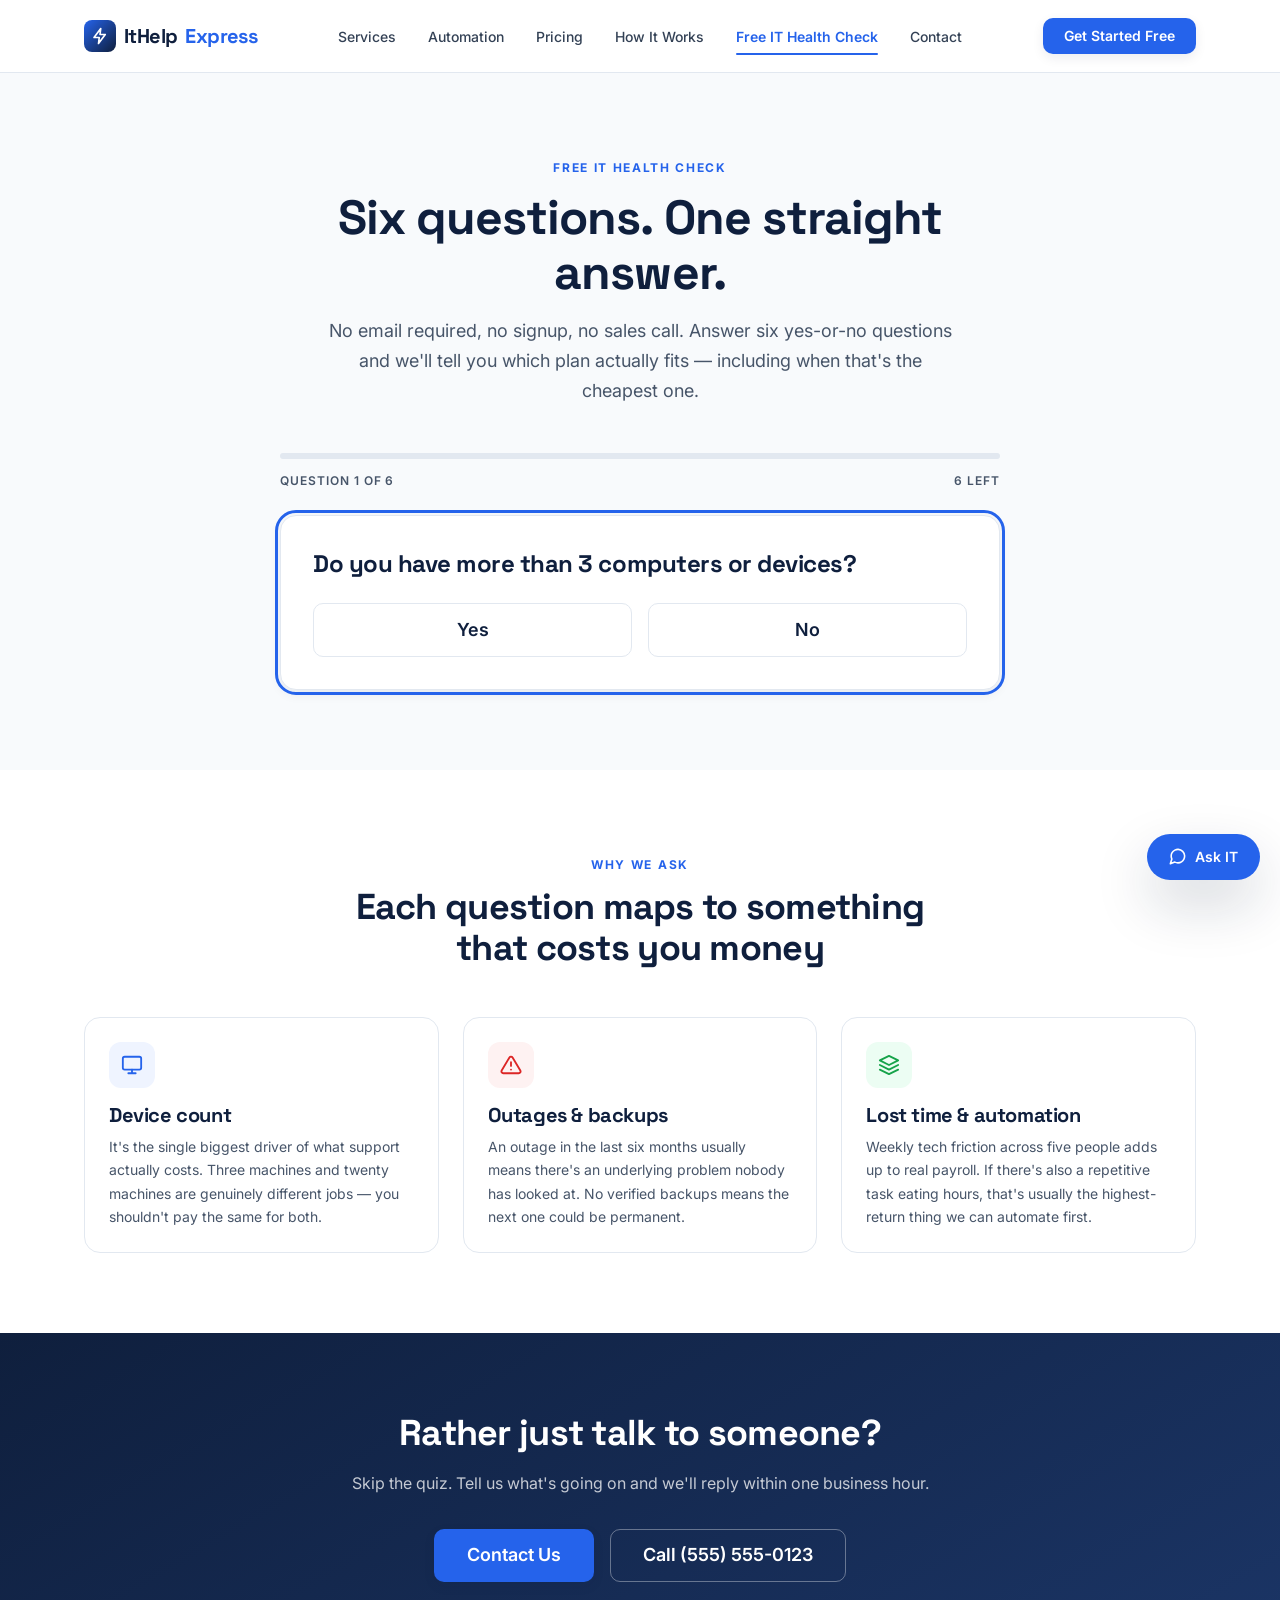
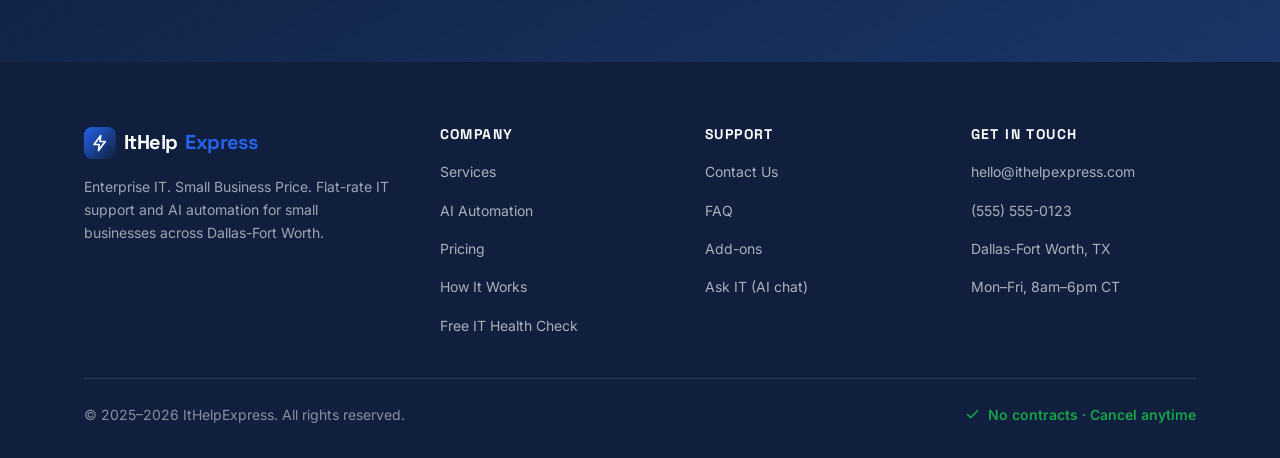
==== commit 74d522df: "Add AI Automation upsell package (section + standalone page) New, separate offering layered on top o" ====
--- a/assessment.html
+++ b/assessment.html
@@ -41,6 +41,7 @@
 
       <ul class="nav-links" id="nav-links">
         <li><a href="index.html#services">Services</a></li>
+        <li><a href="automation.html">Automation</a></li>
         <li><a href="pricing.html">Pricing</a></li>
         <li><a href="index.html#how-it-works">How It Works</a></li>
         <li><a href="assessment.html">Free IT Health Check</a></li>
@@ -197,6 +198,7 @@
           <h4>Company</h4>
           <ul>
             <li><a href="index.html#services">Services</a></li>
+            <li><a href="automation.html">AI Automation</a></li>
             <li><a href="pricing.html">Pricing</a></li>
             <li><a href="index.html#how-it-works">How It Works</a></li>
             <li><a href="assessment.html">Free IT Health Check</a></li>
--- a/css/style.css
+++ b/css/style.css
@@ -1529,3 +1529,303 @@
 @media (prefers-reduced-motion: reduce) {
   .reveal { opacity: 1; transform: none; }
 }
+
+/* --------------------------------------------------------------------------
+   20. AI Automation package
+   -------------------------------------------------------------------------- */
+.section--automation {
+  position: relative;
+  background: linear-gradient(165deg, var(--color-navy) 0%, #14294F 55%, #17325F 100%);
+  color: var(--color-white);
+  overflow: hidden;
+}
+.section--automation::before {
+  content: '';
+  position: absolute;
+  inset: 0;
+  background-image:
+    linear-gradient(rgba(255, 255, 255, 0.035) 1px, transparent 1px),
+    linear-gradient(90deg, rgba(255, 255, 255, 0.035) 1px, transparent 1px);
+  background-size: 48px 48px;
+  mask-image: radial-gradient(ellipse 75% 55% at 50% 15%, #000 20%, transparent 100%);
+  -webkit-mask-image: radial-gradient(ellipse 75% 55% at 50% 15%, #000 20%, transparent 100%);
+  pointer-events: none;
+}
+.section--automation > .container { position: relative; z-index: 1; }
+.section--automation h2,
+.section--automation h3,
+.section--automation h4 { color: var(--color-white); }
+.section--automation p { color: rgba(255, 255, 255, 0.72); }
+.section--automation .eyebrow { color: #7FA8FF; }
+
+/* Every .section-head after the first one in this (long, multi-part)
+   section gets breathing room from the block above it. */
+.section--automation .section-head:not(:first-child) { margin-top: var(--space-16); }
+
+.automation-icon {
+  width: 52px;
+  height: 52px;
+  border-radius: 14px;
+  background: linear-gradient(135deg, var(--color-blue) 0%, #7C3AED 100%);
+  display: grid;
+  place-items: center;
+  margin: 0 auto var(--space-5);
+  box-shadow: 0 10px 28px rgba(37, 99, 235, 0.4);
+}
+.automation-icon svg { width: 26px; height: 26px; }
+
+/* Pain cards reuse the site's .card, darkened for this section */
+.section--automation .card {
+  background: rgba(255, 255, 255, 0.06);
+  border: 1px solid rgba(255, 255, 255, 0.14);
+  backdrop-filter: blur(6px);
+}
+.section--automation .card:hover { border-color: rgba(255, 255, 255, 0.28); box-shadow: var(--shadow-xl); }
+.section--automation .card-icon { background: rgba(255, 255, 255, 0.12); color: #7FA8FF; }
+.automation-pain-card { border-left: 3px solid rgba(248, 113, 113, 0.7); }
+.automation-pain-card h3 { font-size: var(--text-lg); line-height: 1.35; }
+
+.automation-tagline {
+  text-align: center;
+  font-family: var(--font-heading);
+  font-size: var(--text-xl);
+  font-weight: 700;
+  color: var(--color-white);
+  margin: var(--space-8) 0 0;
+}
+.automation-tagline strong { color: #7FA8FF; }
+
+/* Setup fee cards */
+.fee-grid {
+  display: grid;
+  grid-template-columns: repeat(auto-fit, minmax(240px, 1fr));
+  gap: var(--space-5);
+}
+.fee-card {
+  background: rgba(255, 255, 255, 0.06);
+  border: 1px solid rgba(255, 255, 255, 0.14);
+  border-radius: var(--radius-lg);
+  padding: var(--space-6);
+  backdrop-filter: blur(6px);
+  transition: border-color var(--transition), transform var(--transition);
+}
+.fee-card:hover { border-color: rgba(255, 255, 255, 0.28); transform: translateY(-3px); }
+.fee-card__tier {
+  font-size: var(--text-xs);
+  font-weight: 700;
+  letter-spacing: 0.1em;
+  text-transform: uppercase;
+  color: #7FA8FF;
+  margin-bottom: var(--space-2);
+}
+.fee-card__price {
+  font-family: var(--font-heading);
+  font-size: var(--text-3xl);
+  font-weight: 700;
+  color: var(--color-white);
+  margin-bottom: var(--space-3);
+}
+.fee-card__examples { font-size: var(--text-sm); color: rgba(255, 255, 255, 0.68); }
+.fee-note {
+  text-align: center;
+  margin-top: var(--space-6);
+  font-size: var(--text-sm);
+  color: rgba(255, 255, 255, 0.7);
+}
+
+/* Retainer plan cards — same anatomy as .plan, styled for the dark section,
+   with a gradient-border treatment on the "Most Popular" tier. */
+.automation-plans {
+  display: grid;
+  grid-template-columns: repeat(auto-fit, minmax(290px, 1fr));
+  gap: var(--space-6);
+  align-items: start;
+}
+.automation-plan { position: relative; height: 100%; transition: transform var(--transition); }
+.automation-plan:hover { transform: translateY(-3px); }
+.automation-plan__inner {
+  background: var(--color-white);
+  border: 1px solid var(--color-border);
+  border-radius: var(--radius-lg);
+  padding: var(--space-8) var(--space-6);
+  height: 100%;
+  display: flex;
+  flex-direction: column;
+  color: var(--color-navy);
+}
+.automation-plan__inner p { color: var(--color-text-muted); }
+
+.automation-plan--popular {
+  border-radius: var(--radius-lg);
+  padding: 2px;
+  background: linear-gradient(135deg, #2563EB 0%, #7C3AED 55%, #16A34A 100%);
+  box-shadow: var(--shadow-xl);
+}
+.automation-plan--popular .automation-plan__inner { border: none; }
+
+.automation-plan__addon-tag {
+  display: inline-block;
+  font-size: var(--text-xs);
+  font-weight: 700;
+  letter-spacing: 0.03em;
+  color: var(--color-blue);
+  background: var(--color-blue-light);
+  padding: 3px var(--space-3);
+  border-radius: var(--radius-full);
+  margin-bottom: var(--space-4);
+}
+.automation-plan__name {
+  font-family: var(--font-heading);
+  font-size: var(--text-xl);
+  font-weight: 700;
+  color: var(--color-navy);
+}
+.automation-plan__price {
+  font-family: var(--font-heading);
+  font-size: 2.5rem;
+  font-weight: 700;
+  color: var(--color-navy);
+  line-height: 1;
+  margin: var(--space-4) 0 var(--space-5);
+}
+.automation-plan__price span {
+  font-size: var(--text-sm);
+  font-weight: 500;
+  color: var(--color-text-muted);
+  margin-left: 2px;
+}
+.automation-plan__best {
+  font-size: var(--text-xs);
+  font-style: italic;
+  color: var(--color-text-muted);
+  margin-top: var(--space-4);
+  padding-top: var(--space-4);
+  border-top: 1px dashed var(--color-border);
+}
+.automation-plan .btn { margin-top: var(--space-5); }
+
+/* Testimonials */
+.testimonial-grid {
+  display: grid;
+  grid-template-columns: repeat(auto-fit, minmax(300px, 1fr));
+  gap: var(--space-6);
+}
+.testimonial {
+  background: rgba(255, 255, 255, 0.06);
+  border: 1px solid rgba(255, 255, 255, 0.14);
+  border-radius: var(--radius-lg);
+  padding: var(--space-6);
+  backdrop-filter: blur(6px);
+}
+.testimonial__mark {
+  font-family: var(--font-heading);
+  font-size: 2.75rem;
+  line-height: 1;
+  color: rgba(127, 168, 255, 0.4);
+  margin-bottom: var(--space-2);
+}
+.testimonial p {
+  color: var(--color-white);
+  font-size: var(--text-lg);
+  line-height: 1.5;
+  margin-bottom: var(--space-4);
+}
+.testimonial cite {
+  display: block;
+  font-style: normal;
+  font-size: var(--text-sm);
+  font-weight: 600;
+  color: rgba(255, 255, 255, 0.6);
+}
+
+/* "What can be automated" example grid */
+.emoji-grid {
+  display: grid;
+  grid-template-columns: repeat(auto-fit, minmax(230px, 1fr));
+  gap: var(--space-3);
+}
+.emoji-item {
+  display: flex;
+  align-items: center;
+  gap: var(--space-3);
+  background: rgba(255, 255, 255, 0.06);
+  border: 1px solid rgba(255, 255, 255, 0.14);
+  border-radius: var(--radius);
+  padding: var(--space-4) var(--space-5);
+  font-size: var(--text-sm);
+  font-weight: 500;
+  color: rgba(255, 255, 255, 0.88);
+  transition: border-color var(--transition), background var(--transition);
+}
+.emoji-item:hover { border-color: rgba(255, 255, 255, 0.3); background: rgba(255, 255, 255, 0.09); }
+.emoji-item .emoji { font-size: 1.35rem; flex-shrink: 0; }
+
+@media (max-width: 640px) {
+  .automation-icon { width: 44px; height: 44px; }
+  .automation-plan__price { font-size: 2.1rem; }
+}
+
+/* --------------------------------------------------------------------------
+   21. Automation quiz (automation.html) — dropdown & multi-select question
+   types, layered on top of the .quiz/.quiz-question shell from the
+   assessment quiz.
+   -------------------------------------------------------------------------- */
+.quiz-select-row { display: grid; gap: var(--space-5); }
+.quiz-continue-row { display: flex; justify-content: flex-end; margin-top: var(--space-2); }
+
+.checkbox-pill-group { display: flex; flex-wrap: wrap; gap: var(--space-3); }
+.checkbox-pill { position: relative; display: inline-flex; }
+.checkbox-pill input {
+  position: absolute;
+  opacity: 0;
+  width: 100%; height: 100%;
+  margin: 0;
+  cursor: pointer;
+}
+.checkbox-pill span {
+  display: inline-flex;
+  align-items: center;
+  gap: var(--space-2);
+  font-size: var(--text-sm);
+  font-weight: 500;
+  color: var(--color-gray-700);
+  border: 1px solid var(--color-border);
+  border-radius: var(--radius-full);
+  padding: 0.55rem 1.1rem;
+  transition: all var(--transition);
+}
+.checkbox-pill input:checked + span {
+  border-color: var(--color-blue);
+  background: var(--color-blue-light);
+  color: var(--color-blue);
+  font-weight: 600;
+}
+.checkbox-pill input:focus-visible + span { outline: 3px solid var(--color-blue); outline-offset: 2px; }
+
+/* Personalized automation recommendation */
+.automation-result-grid {
+  display: grid;
+  grid-template-columns: repeat(auto-fit, minmax(220px, 1fr));
+  gap: var(--space-4);
+  margin: var(--space-2) 0 var(--space-6);
+}
+.automation-result-card {
+  background: var(--color-gray-50);
+  border: 1px solid var(--color-border);
+  border-radius: var(--radius);
+  padding: var(--space-5);
+}
+.automation-result-card h4 { font-size: var(--text-base); margin-bottom: var(--space-2); }
+.automation-result-card p { font-size: var(--text-sm); }
+.hours-badge {
+  display: inline-flex;
+  align-items: center;
+  gap: 6px;
+  font-size: var(--text-xs);
+  font-weight: 700;
+  color: var(--color-green);
+  background: var(--color-green-light);
+  padding: 3px var(--space-3);
+  border-radius: var(--radius-full);
+  margin-top: var(--space-3);
+}
